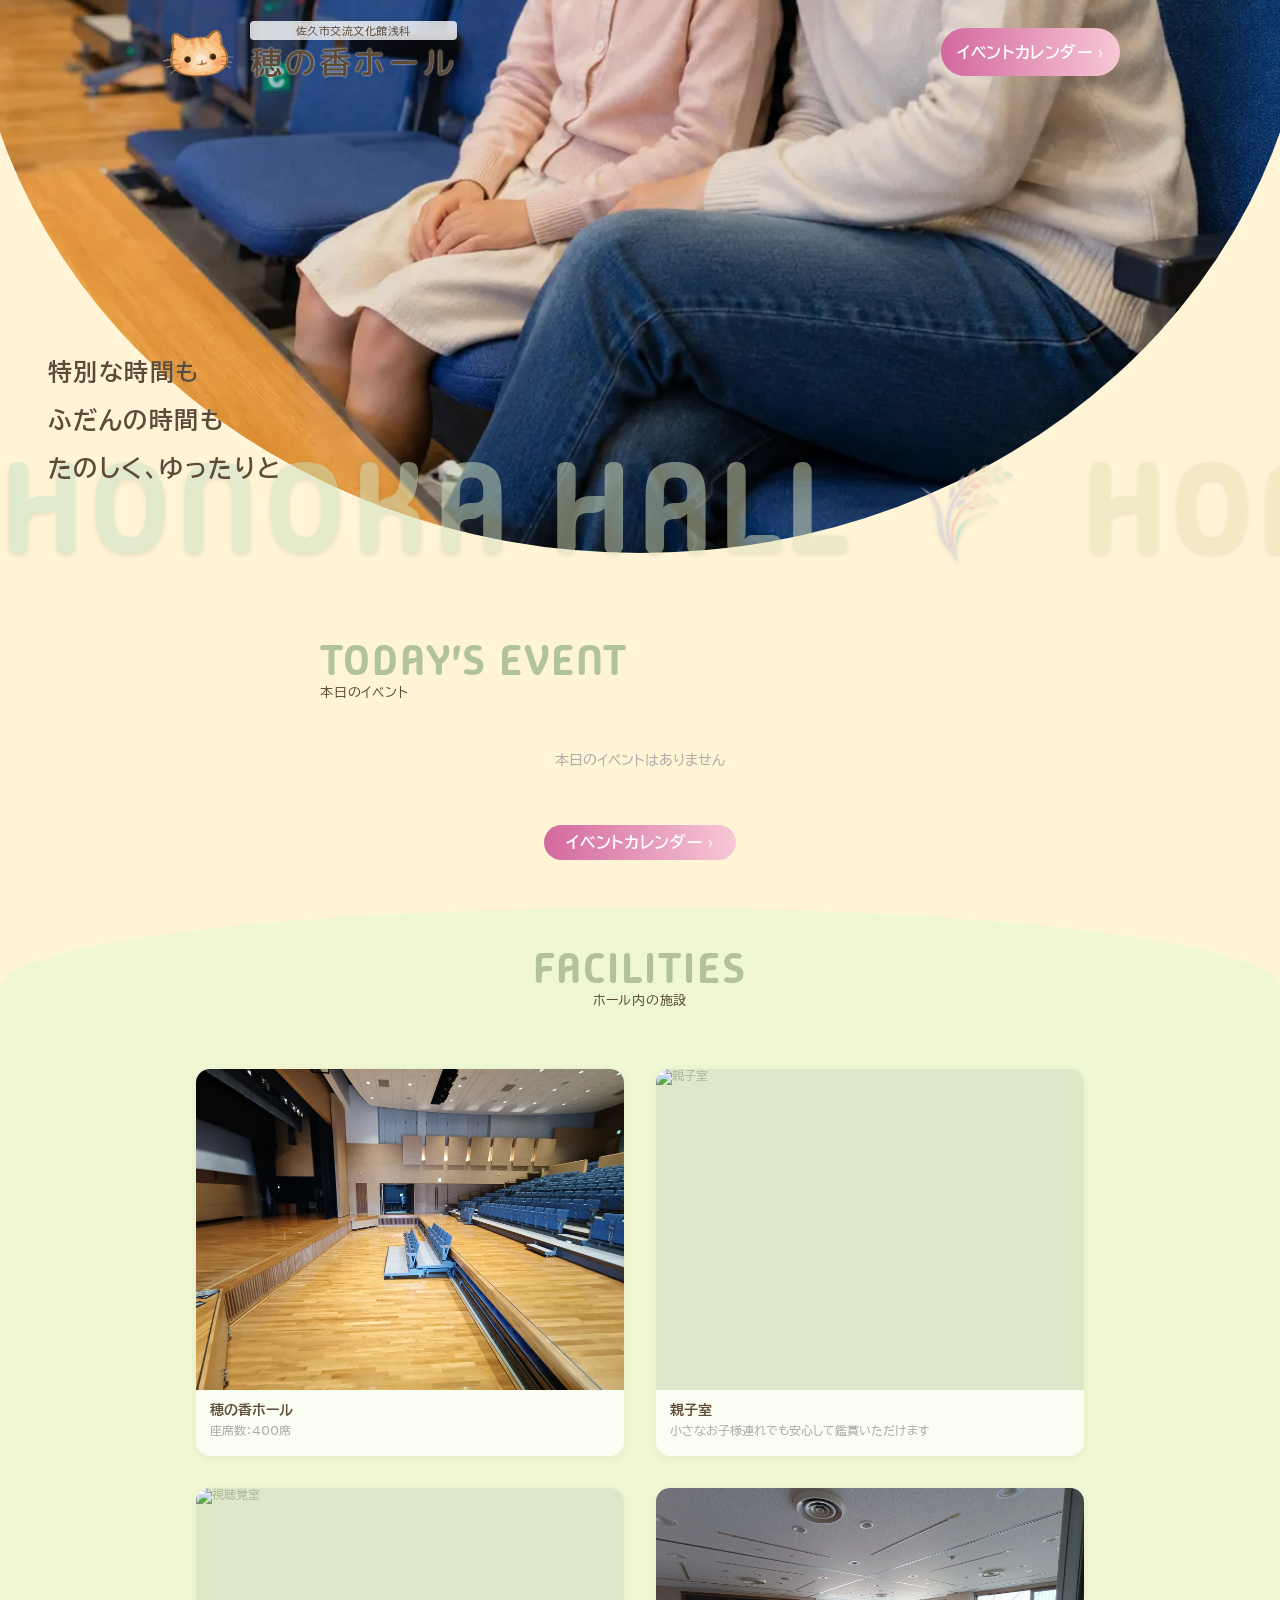
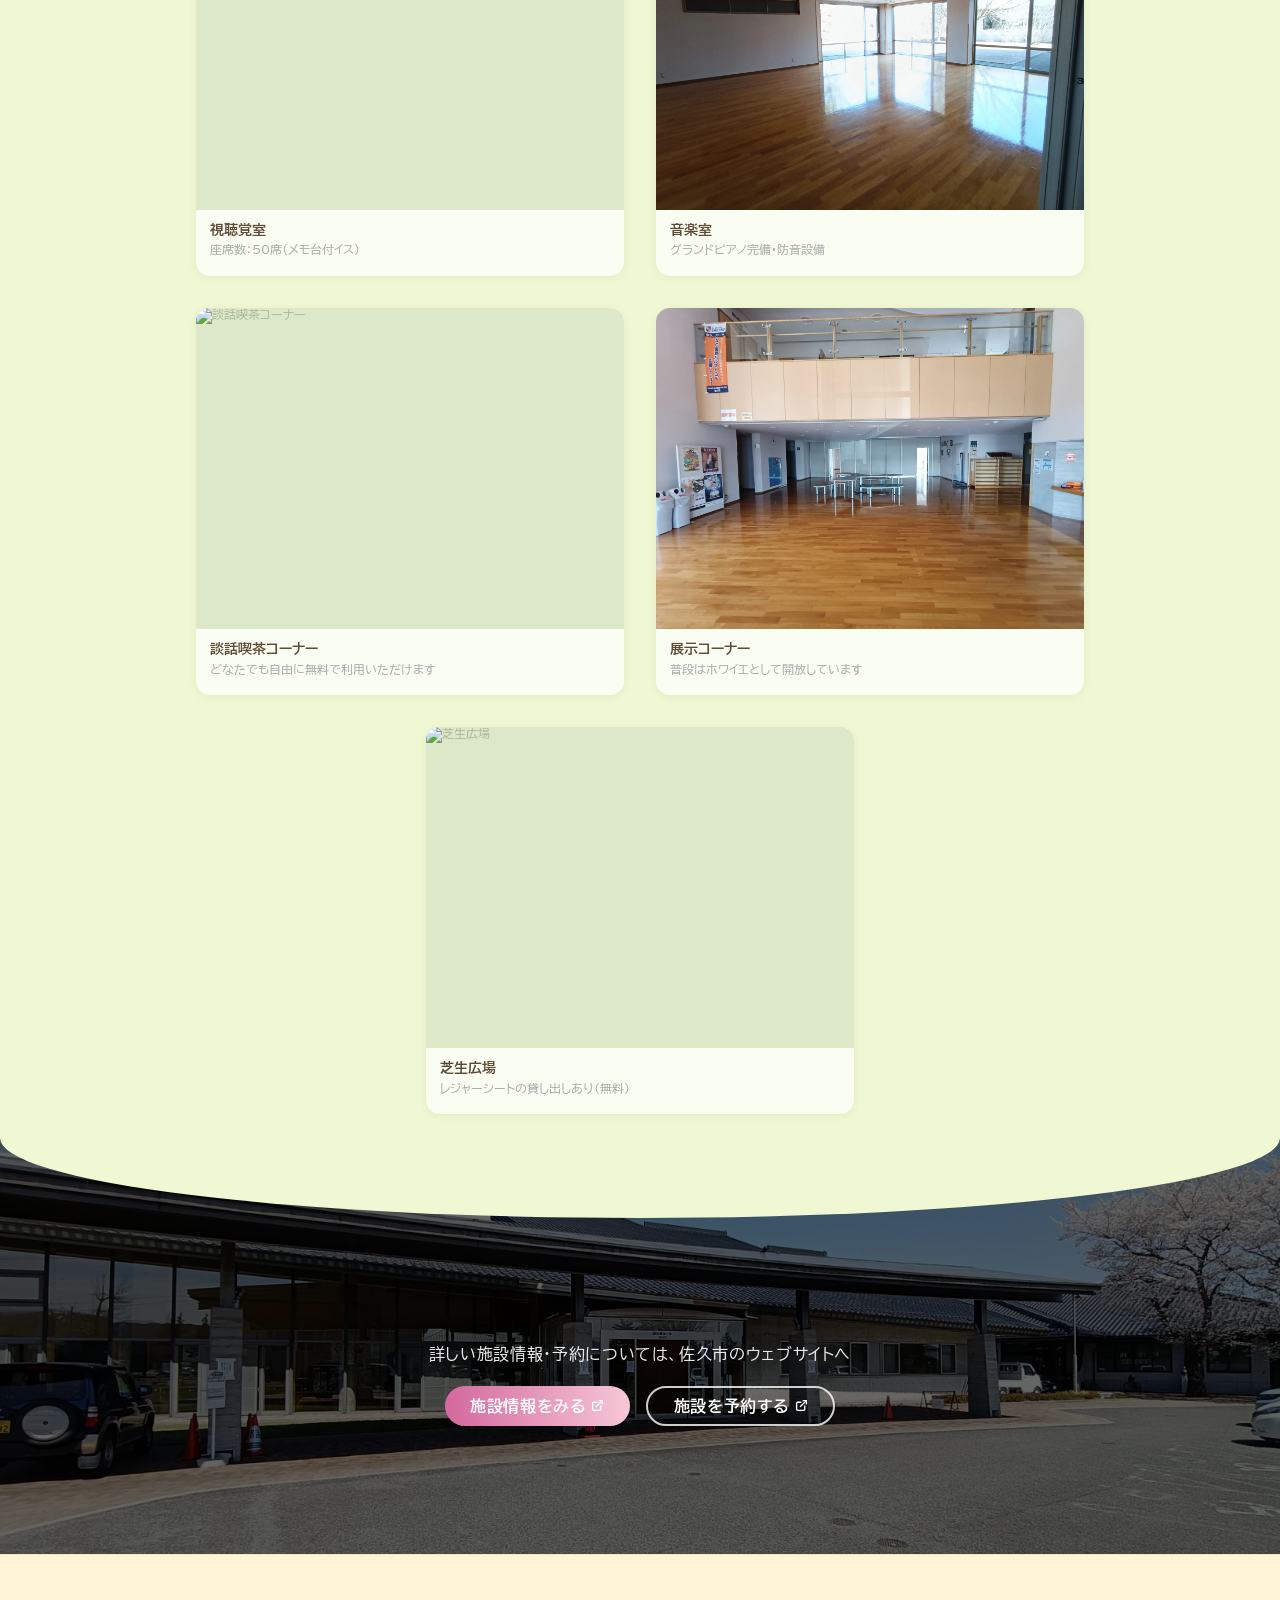
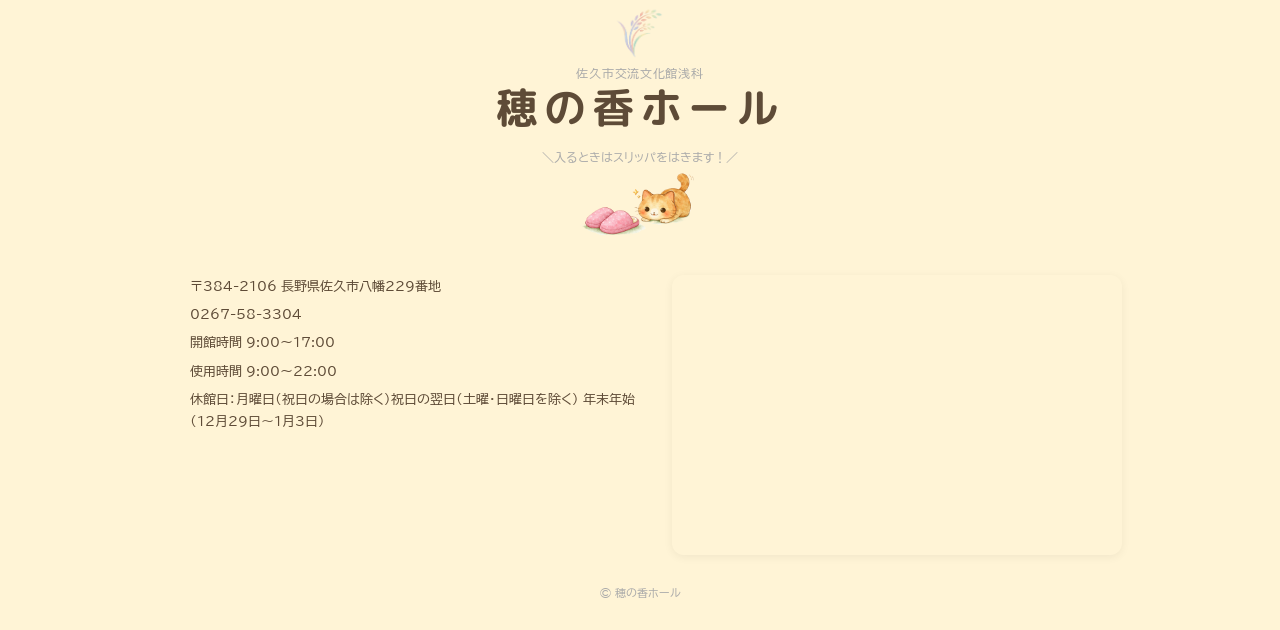
==== index.html @ c8e84736 "Update index.html" ====
<!doctype html>
<html lang="ja">
  <head>
    <meta charset="UTF-8" />
    <meta name="viewport" content="width=device-width, initial-scale=1.0" />
    <title>穂の香ホール</title>
    <link rel="preconnect" href="https://fonts.googleapis.com" />
    <link rel="preconnect" href="https://fonts.gstatic.com" crossorigin />
    <link
      href="https://fonts.googleapis.com/css2?family=BIZ+UDPGothic:wght@400;700&family=M+PLUS+Rounded+1c:wght@400;500;700&family=Madimi+One&display=swap"
      rel="stylesheet"
    />
    <link rel="stylesheet" href="shared.css" />
    <link rel="stylesheet" href="index.css" />
    <link
      rel="stylesheet"
      href="https://cdn.jsdelivr.net/npm/swiper@11/swiper-bundle.min.css"
    />
  </head>
  <body>
    <!-- デモ用バナー（本番では非表示にする） -->
    <div class="demo-banner" id="demoBanner">
      🛠 デモ表示中（サンプルデータ）｜ 本番では
      <code>CONFIG.SHEET_CSV_URL</code> にスプレッドシートのCSV
      URLを設定してください
    </div>

    <header id="siteHeader"></header>

    <!-- ヒーローセクション -->
    <section class="hero">
      <div class="hero-deco">
        <span
          >HONOKA HALL<img
            src="images/honoka-icon.png"
            alt=""
            class="hero-deco-icon"
        /></span>
        <span
          >HONOKA HALL<img
            src="images/honoka-icon.png"
            alt=""
            class="hero-deco-icon"
        /></span>
        <span
          >HONOKA HALL<img
            src="images/honoka-icon.png"
            alt=""
            class="hero-deco-icon"
        /></span>
        <span
          >HONOKA HALL<img
            src="images/honoka-icon.png"
            alt=""
            class="hero-deco-icon"
        /></span>
      </div>
      <div class="hero-img-wrap">
        <!-- DEBUG: Swiper外して img 1枚で試す -->
        <img src="images/hero.webp" alt="" style="width:100%;height:100%;object-fit:cover;display:block;" />
      </div>
      <p class="hero-copy">
        特別な時間も<br />ふだんの時間も<br />たのしく、ゆったりと
      </p>
    </section>

    <!-- TODAY'S EVENT -->
    <section class="today-section">
      <div class="today-inner">
        <p class="today-title-en">TODAY'S EVENT</p>
        <p class="today-title-ja">本日のイベント</p>
        <div class="today-list" id="todayList"></div>
        <div class="today-no-events" id="todayNoEvents" style="display: none">
          <p>本日のイベントはありません</p>
        </div>
        <a class="today-cal-btn" href="calendar.html"
          >イベントカレンダー &rsaquo;</a
        >
      </div>
    </section>

    <!-- FACILITIES -->
    <section class="facilities-section">
      <div class="facilities-green">
        <div class="facilities-head">
          <p class="facilities-title-en">FACILITIES</p>
          <p class="facilities-title-ja">ホール内の施設</p>
        </div>
        <div class="facilities-scroll">
          <div class="facility-card">
            <div class="facility-img">
              <img src="images/facility-hall.webp" alt="穂の香ホール" />
            </div>
            <div class="facility-body">
              <p class="facility-name">穂の香ホール</p>
              <p class="facility-desc">座席数：400席</p>
            </div>
          </div>
          <div class="facility-card">
            <div class="facility-img">
              <img src="images/facility-oyako.webp" alt="親子室" />
            </div>
            <div class="facility-body">
              <p class="facility-name">親子室</p>
              <p class="facility-desc">
                小さなお子様連れでも安心して鑑賞いただけます
              </p>
            </div>
          </div>
          <div class="facility-card">
            <div class="facility-img">
              <img src="images/facility-av.webp" alt="視聴覚室" />
            </div>
            <div class="facility-body">
              <p class="facility-name">視聴覚室</p>
              <p class="facility-desc">座席数：50席（メモ台付イス）</p>
            </div>
          </div>
          <div class="facility-card">
            <div class="facility-img">
              <img src="images/facility-music.webp" alt="音楽室" />
            </div>
            <div class="facility-body">
              <p class="facility-name">音楽室</p>
              <p class="facility-desc">グランドピアノ完備・防音設備</p>
            </div>
          </div>
          <div class="facility-card">
            <div class="facility-img">
              <img src="images/facility-lounge.webp" alt="談話喫茶コーナー" />
            </div>
            <div class="facility-body">
              <p class="facility-name">談話喫茶コーナー</p>
              <p class="facility-desc">
                どなたでも自由に無料で利用いただけます
              </p>
            </div>
          </div>
          <div class="facility-card">
            <div class="facility-img">
              <img src="images/facility-gallery.webp" alt="展示コーナー" />
            </div>
            <div class="facility-body">
              <p class="facility-name">展示コーナー</p>
              <p class="facility-desc">普段はホワイエとして開放しています</p>
            </div>
          </div>
          <div class="facility-card">
            <div class="facility-img">
              <img src="images/facility-lawn.webp" alt="芝生広場" />
            </div>
            <div class="facility-body">
              <p class="facility-name">芝生広場</p>
              <p class="facility-desc">レジャーシートの貸し出しあり（無料）</p>
            </div>
          </div>
          <!-- <div class="facility-card">
      <div class="facility-img">写真</div>
      <div class="facility-body">
        <p class="facility-name">和室</p>
        <p class="facility-desc">畳敷き・茶道・文化活動に</p>
      </div>
    </div> -->
        </div>
      </div>
      <!-- /facilities-green -->
      <div class="facilities-cta">
        <p class="facilities-cta-text">
          詳しい施設情報・予約については、佐久市のウェブサイトへ
        </p>
        <div class="facilities-cta-btns">
          <a
            class="facilities-cta-btn"
            href="https://www.city.saku.nagano.jp/bunka/sakubun/koryubunka.html"
            target="_blank"
            rel="noopener"
            >施設情報をみる
            <svg
              width="13"
              height="13"
              viewBox="0 0 24 24"
              fill="none"
              stroke="currentColor"
              stroke-width="2.5"
              stroke-linecap="round"
              stroke-linejoin="round"
              aria-hidden="true"
              style="flex-shrink: 0"
            >
              <path
                d="M18 13v6a2 2 0 0 1-2 2H5a2 2 0 0 1-2-2V8a2 2 0 0 1 2-2h6"
              />
              <polyline points="15 3 21 3 21 9" />
              <line x1="10" y1="14" x2="21" y2="3" /></svg
          ></a>
          <a
            class="facilities-cta-btn outline"
            href="https://v2.spm-cloud.com/user/saku/"
            target="_blank"
            rel="noopener"
            >施設を予約する
            <svg
              width="13"
              height="13"
              viewBox="0 0 24 24"
              fill="none"
              stroke="currentColor"
              stroke-width="2.5"
              stroke-linecap="round"
              stroke-linejoin="round"
              aria-hidden="true"
              style="flex-shrink: 0"
            >
              <path
                d="M18 13v6a2 2 0 0 1-2 2H5a2 2 0 0 1-2-2V8a2 2 0 0 1 2-2h6"
              />
              <polyline points="15 3 21 3 21 9" />
              <line x1="10" y1="14" x2="21" y2="3" /></svg
          ></a>
        </div>
      </div>
    </section>

    <!-- フッター -->
    <footer class="site-footer" id="siteFooter"></footer>

    <script src="https://cdn.jsdelivr.net/npm/swiper@11/swiper-bundle.min.js"></script>
    <script>
      const heroSwiper = new Swiper(".hero-circle-swiper", {
        effect: "fade",
        fadeEffect: { crossFade: true },
        loop: true,
        speed: 1400,
        autoplay: { delay: 5000, disableOnInteraction: false },
      });
    </script>
    <script src="shared.js"></script>
    <script>
      initHeader();
      initFooter();
      initModal();
      document.title = `穂の香ホール`;
      if (CONFIG.SHEET_CSV_URL)
        document.getElementById("demoBanner").classList.add("hidden");
      loadFromSheet(renderToday);

      const now = new Date();

      // ---- 今日のイベント描画 ----
      function renderToday() {
        const todayEvs = getEventsForDay(
          now.getFullYear(),
          now.getMonth(),
          now.getDate(),
        );
        const list = document.getElementById("todayList");
        const noEvs = document.getElementById("todayNoEvents");

        if (todayEvs.length === 0) {
          noEvs.style.display = "";
          return;
        }

        todayEvs.forEach((ev) => {
          const idx = events.indexOf(ev);
          const card = document.createElement("div");
          card.className = "today-card";
          card.innerHTML = `
      <div class="today-date">
        <span class="today-date-month">${now.getMonth() + 1}月</span>
        <span class="today-date-day">${now.getDate()}</span>
        <span class="today-date-dow">${DAYS_JA[now.getDay()]}</span>
      </div>
      <div class="today-event-info">
        <span class="today-badge cat-${ev.cat}">${CONFIG.CATEGORIES[ev.cat]}</span>
        <p class="today-event-name">${ev.name}</p>
        <div class="today-event-meta">
          ${ev.time ? `<span>🕐 ${ev.time}</span>` : ""}
          ${ev.place ? `<span>📍 ${ev.place}</span>` : ""}
        </div>
      </div>
      <button class="today-arrow">&#8250;</button>
    `;
          card.addEventListener("click", () => openModal(idx));
          list.appendChild(card);
        });
      }

      // ---- ヒーロークリックでスライダー＆マーキー 一時停止 ----
      const heroDeco = document.querySelector(".hero-deco");
      const heroSection = document.querySelector(".hero");
      let heroPaused = false;
      if (heroSection) {
        heroSection.addEventListener("click", () => {
          heroPaused = !heroPaused;
          if (heroDeco)
            heroDeco.style.animationPlayState = heroPaused
              ? "paused"
              : "running";
          if (heroPaused) {
            heroSwiper.autoplay.stop();
          } else {
            heroSwiper.autoplay.start();
          }
        });
      }
    </script>
  </body>
</html>
---- shared.css ----
/* ============================================================
   shared.css — ヘッダー・フッター・モーダル共通スタイル
   ============================================================ */

html {
  overflow-x: hidden;
}

:root {
  --bg: #fff4d6;
  --bg-alt: #f6e27a;
  --bg-header: #feffea;
  --bg-accent: #cdd866;
  --surface: #ffffff;
  --primary: #5e4b37;
  --text: #5e4b37;
  --muted: #aaa;
  --border: #e8e0c8;
  --sun: #e05555;
  --sat: #5588cc;
  --shadow-sm: 0 2px 10px rgba(0, 0, 0, 0.06);
  --shadow-md: 0 8px 32px rgba(0, 0, 0, 0.1);
  --shadow-lg: 0 20px 60px rgba(0, 0, 0, 0.18);
  --radius: 16px;
  --cat0: #e8836e;
  --cat1: #82b84a;
  --cat2: #6aabe0;
  --cat3: #c98ad0;
}

*,
*::before,
*::after {
  box-sizing: border-box;
  margin: 0;
  padding: 0;
}

body {
  font-family: "BIZ UDPGothic", "M PLUS Rounded 1c", sans-serif;
  color: var(--text);
  min-height: 100vh;
  padding-top: 64px;
}

/* ===== HEADER ===== */
header {
  background: transparent;
  backdrop-filter: none;
  -webkit-backdrop-filter: none;
  padding: 0.75rem 1.2rem;
  position: fixed;
  top: 0;
  left: 0;
  right: 0;
  z-index: 100;
  border-bottom: 1px solid transparent;
  transition:
    background 0.35s ease,
    backdrop-filter 0.35s ease,
    border-color 0.35s ease,
    box-shadow 0.35s ease;
}
header.scrolled {
  background: rgba(255, 254, 234, 0.55);
  backdrop-filter: blur(14px) saturate(160%);
  -webkit-backdrop-filter: blur(14px) saturate(160%);
  border-bottom: 1px solid rgba(255, 255, 255, 0.4);
  box-shadow: 0 2px 20px rgba(94, 75, 55, 0.1);
}
.header-inner {
  position: relative;
  display: flex;
  align-items: center;
  justify-content: space-between;
  max-width: 960px;
  margin: 0 auto;
  gap: 1rem;
}
.header-brand {
  display: flex;
  align-items: center;
  gap: 0.6rem;
  text-decoration: none;
}
.header-cat-icon {
  width: 80px;
  height: 80px;
  object-fit: contain;
  flex-shrink: 0;
}
.header-texts {
  display: flex;
  flex-direction: column;
}
.header-sub {
  font-size: 0.7rem;
  padding: 0.2rem 0.6rem;
  margin-bottom: 0.1rem;
  color: var(--text);
  letter-spacing: 0.04em;
  line-height: 1.2;
  background-color: rgba(255, 255, 255, 0.8);
  text-align: center;
  border-radius: 4px;
}
.header-name {
  font-family: "M PLUS Rounded 1c", sans-serif;
  font-weight: 500;
  font-size: clamp(1rem, 3vw, 2rem);
  color: var(--text);
  letter-spacing: 0.08em;
  line-height: 1.3;
  text-shadow: 0 0 2px #fff;
}
.header-btn {
  display: inline-flex;
  align-items: center;
  gap: 0.3rem;
  background: linear-gradient(to right, #d3689e, #f7c8d6);
  color: #fff;
  font-size: 1rem;
  font-weight: 700;
  padding: 1rem 1rem;
  border-radius: 999px;
  text-decoration: none;
  letter-spacing: 0.04em;
  white-space: nowrap;
  transition:
    background 0.2s,
    transform 0.15s;
  flex-shrink: 0;
}
.header-btn:hover {
  filter: brightness(0.92);
  transform: translateY(-1px);
}
.header-btn-mobile {
  display: none;
}

/* ===== MODAL ===== */
.modal-overlay {
  position: fixed;
  inset: 0;
  background: rgba(20, 30, 50, 0.55);
  backdrop-filter: blur(3px);
  display: flex;
  align-items: center;
  justify-content: center;
  z-index: 200;
  padding: 1rem;
  opacity: 0;
  pointer-events: none;
  transition: opacity 0.25s;
}
.modal-overlay.open {
  opacity: 1;
  pointer-events: all;
}
.modal {
  background: linear-gradient(to bottom, #fcffd9, #feffea);
  border-radius: var(--radius);
  max-width: 520px;
  width: 100%;
  max-height: 90vh;
  overflow-y: auto;
  box-shadow: var(--shadow-lg);
  transform: translateY(24px) scale(0.98);
  transition: transform 0.3s cubic-bezier(0.34, 1.4, 0.64, 1);
  scrollbar-width: thin;
}
.modal-overlay.open .modal {
  transform: translateY(0) scale(1);
}
.modal-header {
  position: sticky;
  top: 0;
  display: flex;
  justify-content: flex-end;
  padding: 0.75rem 0.75rem 0;
  z-index: 10;
}
.modal-close {
  background: rgba(255, 255, 255, 0.95);
  border: none;
  width: 34px;
  height: 34px;
  border-radius: 50%;
  cursor: pointer;
  font-size: 1rem;
  display: flex;
  align-items: center;
  justify-content: center;
  box-shadow: 0 2px 10px rgba(0, 0, 0, 0.15);
  transition: background 0.15s;
}
.modal-close:hover {
  background: #f0f0f0;
}
.modal-flyer-wrap {
  margin: 0 1.2rem;
  border-radius: 10px;
  overflow: hidden;
  background: #f0efe9;
  max-height: 320px;
  display: flex;
  align-items: center;
  justify-content: center;
}
.modal-flyer {
  width: 100%;
  max-height: 320px;
  object-fit: contain;
  display: block;
}
.modal-flyer-placeholder {
  height: 180px;
  display: flex;
  flex-direction: column;
  align-items: center;
  justify-content: center;
  gap: 0.5rem;
  color: var(--muted);
  font-size: 0.85rem;
}
.modal-flyer-placeholder span {
  font-size: 2.5rem;
}
.modal-cat-badge {
  display: inline-block;
  font-size: 0.8rem;
  padding: 3px 10px;
  border-radius: 20px;
  color: #fff;
  margin: 1.2rem 1.4rem 0.5rem;
  background: linear-gradient(to bottom, #b3c399, #cdd866) !important;
}
.modal-title {
  font-family: "M PLUS Rounded 1c", sans-serif;
  font-size: 1.35rem;
  font-weight: 700;
  color: var(--primary);
  line-height: 1.5;
  padding: 0 1.4rem;
  margin-bottom: 1rem;
}
.modal-info-list {
  display: flex;
  flex-direction: column;
  gap: 0.5rem;
  padding: 0 1.4rem;
}
.modal-info-row {
  display: flex;
  align-items: flex-start;
  gap: 0.8rem;
  font-size: 0.88rem;
}
.modal-label {
  color: var(--muted);
  font-size: 0.78rem;
  min-width: 54px;
  padding-top: 1px;
}
.modal-value {
  line-height: 1.6;
}
.modal-divider {
  height: 1px;
  background: var(--border);
  margin: 1rem 1.4rem;
}
.modal-desc {
  padding: 0 1.4rem;
  font-size: 0.88rem;
  line-height: 1.9;
  color: #444;
  white-space: pre-wrap;
}
.modal-actions {
  padding: 1.4rem;
  display: flex;
  gap: 0.8rem;
  flex-wrap: wrap;
}

/* ===== BUTTON ===== */
.btn-primary {
  display: inline-flex;
  align-items: center;
  gap: 0.4rem;
  padding: 0.72rem 1.6rem;
  background: linear-gradient(to right, #d3689e, #f7c8d6);
  color: #fff;
  border-radius: 8px;
  text-decoration: none;
  font-size: 0.88rem;
  font-weight: 700;
  letter-spacing: 0.03em;
  transition:
    filter 0.2s,
    transform 0.15s;
}
.btn-primary:hover {
  filter: brightness(0.92);
  transform: translateY(-1px);
}

/* ===== FOOTER ===== */
.site-footer {
  background: var(--bg);
  padding: 3rem 1.5rem 2rem;
  margin-top: 0;
  border-top: 1px solid rgba(205, 216, 102, 0.4);
}
.footer-inner {
  max-width: 900px;
  margin: 0 auto;
}
.footer-top {
  display: flex;
  flex-direction: column;
  align-items: center;
  margin-bottom: 1.6rem;
}
.footer-brand {
  text-align: center;
  margin-bottom: 0.6rem;
  display: flex;
  flex-direction: column;
  align-items: center;
}
.footer-plant {
  width: 48px;
  height: auto;
  opacity: 0.85;
  margin-bottom: 0.5rem;
}
.footer-sub {
  font-size: 0.75rem;
  color: var(--muted);
  letter-spacing: 0.06em;
  margin-bottom: 0.3rem;
}
.footer-name {
  font-family: "M PLUS Rounded 1c", sans-serif;
  font-size: clamp(1.8rem, 6vw, 2.6rem);
  font-weight: 700;
  color: #5e4b37;
  letter-spacing: 0.15em;
  line-height: 1.2;
  margin-bottom: 0.5rem;
}
.footer-slippers-note {
  font-size: 0.78rem;
  color: var(--muted);
}
.footer-bottom {
  display: flex;
  flex-direction: column;
  gap: 1.2rem;
  width: 100%;
}
.footer-cat-wrap {
  display: flex;
  align-items: center;
  justify-content: center;
  gap: 1rem;
  width: 100%;
}
.footer-cat-line {
  flex: 1;
  height: 1px;
  background: #ba9e81;
}
.footer-cat-img {
  width: clamp(80px, 22vw, 130px);
  object-fit: contain;
  flex-shrink: 0;
}
.footer-info {
  display: flex;
  flex-direction: column;
  align-items: center;
  gap: 0.35rem;
  font-size: 0.83rem;
  color: #5e4b37;
  line-height: 1.7;
  text-align: center;
}
.footer-info a {
  color: #5e4b37;
  text-decoration: underline;
  text-underline-offset: 3px;
}
.footer-map {
  width: 100%;
  border-radius: 12px;
  overflow: hidden;
  box-shadow: var(--shadow-sm);
}
.footer-map iframe {
  display: block;
  width: 100%;
  height: 220px;
  border: none;
}
.footer-copy {
  text-align: center;
  margin-top: 2rem;
  font-size: 0.7rem;
  color: var(--muted);
}

/* ===== RESPONSIVE ===== */
@media (min-width: 768px) {
  .footer-brand {
    text-align: left;
  }
  .footer-bottom {
    flex-direction: row;
    align-items: flex-start;
    gap: 2rem;
  }
  .footer-info {
    flex: 0 0 50%;
    align-items: flex-start;
    text-align: left;
  }
  .footer-map {
    flex: 0 0 50%;
  }
  .footer-map iframe {
    height: 280px;
  }
}

@media (max-width: 959px) {
  .hero-copy {
    font-size: 1rem !important;
    top: 10vw;
    text-align: center;
    left: 50%;
    transform: translate(-50%);
  }
  .hero-img-wrap {
    width: 104vw !important;
    top: -40vw !important;
  }
}
@media (max-width: 640px) {
  .hero {
    min-height: 80vh;
    max-height: none !important;
  }
  .hero-img-wrap {
    height: 88vw;
  }
  .hero-copy {
    position: absolute !important;
    top: 50vw;
    max-width: 90% !important;
  }
  .modal {
    max-height: 95vh;
  }
  .header-cat-icon {
    width: 10vw;
    height: 10vw;
  }
  .header-btn {
    padding: 0.75rem 0.75rem;
    flex-direction: column;
    gap: 0.1rem;
  }
  .header-btn-text {
    display: none;
  }
  .header-btn-mobile {
    display: flex;
    flex-direction: column;
    align-items: center;
    gap: 0.2rem;
  }
  .header-btn-mobile i {
    font-size: 1.15rem;
  }
  .header-btn-mobile-label {
    font-size: 0.6rem;
    font-weight: 700;
    letter-spacing: 0.06em;
  }
}
---- index.css ----
/* ============================================================
   index.css — index.html 専用スタイル
   ============================================================ */

body {
  background: var(--bg);
}

/* ===== TODAY'S EVENT ===== */
.today-section {
  background: var(--bg);
  padding: 4rem 1.5rem 3rem;
}
.today-inner {
  max-width: 640px;
  margin: 0 auto;
  display: flex;
  flex-direction: column;
  align-items: center;
}
.today-title-en,
.today-title-ja,
.today-list,
.today-no-events {
  width: 100%;
}
.today-title-en {
  font-family: "Madimi One", sans-serif;
  font-size: clamp(1.8rem, 7vw, 2.6rem);
  color: #b3c399;
  letter-spacing: 0.05em;
  line-height: 1;
}
.today-title-ja {
  font-size: 0.82rem;
  color: var(--text);
  margin-top: 0.2rem;
  margin-bottom: 1.4rem;
  letter-spacing: 0.06em;
}
.today-list {
  display: flex;
  flex-direction: column;
  gap: 0.8rem;
}
.today-card {
  background: rgba(255, 255, 255, 0.6);
  border-radius: 12px;
  box-shadow: var(--shadow-sm);
  display: flex;
  align-items: center;
  gap: 1rem;
  padding: 0.9rem 1rem 0.9rem 1.2rem;
  cursor: pointer;
  transition:
    box-shadow 0.2s,
    transform 0.15s;
}
.today-card:hover {
  box-shadow: var(--shadow-md);
  transform: translateY(-1px);
}
.today-date {
  display: flex;
  flex-direction: column;
  align-items: center;
  justify-content: center;
  flex-shrink: 0;
  min-width: 52px;
  align-self: stretch;
  line-height: 1.1;
  padding: 0 0.7rem;
  background: linear-gradient(to bottom, #fcffd7, #feffea);
  border-radius: 12px 0 0 12px;
  margin: -0.9rem 0 -0.9rem -1.2rem;
}
.today-date-month {
  font-size: 0.7rem;
  color: var(--muted);
}
.today-date-day {
  font-size: 1.8rem;
  font-weight: 700;
  color: var(--text);
  line-height: 1;
}
.today-date-dow {
  font-size: 0.7rem;
  color: var(--muted);
}
.today-event-info {
  flex: 1;
  display: flex;
  flex-direction: column;
  gap: 0.25rem;
  min-width: 0;
}
.today-badge {
  display: inline-block;
  font-size: 0.65rem;
  font-weight: 700;
  padding: 2px 8px;
  border-radius: 999px;
  color: #fff;
  align-self: flex-start;
  background: linear-gradient(to bottom, #b3c399, #cdd866) !important;
}
.today-event-name {
  font-size: 0.95rem;
  font-weight: 700;
  color: var(--text);
  white-space: nowrap;
  overflow: hidden;
  text-overflow: ellipsis;
}
.today-event-meta {
  display: flex;
  gap: 0.8rem;
  font-size: 0.72rem;
  color: var(--muted);
  flex-wrap: wrap;
}
.today-arrow {
  flex-shrink: 0;
  width: 32px;
  height: 32px;
  border-radius: 50%;
  border: none;
  background: linear-gradient(to right, #d3689e, #f7c8d6);
  color: #fff;
  font-size: 1rem;
  display: flex;
  align-items: center;
  justify-content: center;
  cursor: pointer;
}
.today-no-events {
  text-align: center;
  padding: 2rem 0;
  color: var(--muted);
  font-size: 0.88rem;
}
.today-cal-btn {
  display: inline-flex;
  align-items: center;
  gap: 0.3rem;
  margin-top: 1.6rem;
  background: linear-gradient(to right, #d3689e, #f7c8d6);
  color: #fff;
  font-size: 1rem;
  font-weight: 700;
  padding: 0.6rem 1.4rem;
  border-radius: 999px;
  text-decoration: none;
  letter-spacing: 0.04em;
  transition:
    filter 0.2s,
    transform 0.15s;
}
.today-cal-btn:hover {
  filter: brightness(0.92);
  transform: translateY(-1px);
}

/* ===== HERO ===== */
.hero {
  position: relative;
  overflow: hidden;
  min-height: 62vw;
  max-height: 480px;
  display: flex;
  flex-direction: column;
  justify-content: flex-end;
  padding: 2rem 1.5rem calc(2rem + 52px);
  margin-top: -64px; /* body の padding-top 分だけ上に引き上げ、ヘッダー裏まで画像を広げる */
}
.hero-deco {
  position: absolute;
  bottom: 0.2rem;
  left: 0;
  z-index: 1;
  font-family: "Madimi One", sans-serif;
  font-size: clamp(3rem, 18vw, 8rem);
  font-weight: 400;
  background: linear-gradient(
    to right,
    #c2dfc2 0%,
    #f5e0ad 38%,
    #f2baa2 67%,
    #bac0dd 100%
  );
  -webkit-background-clip: text;
  -webkit-text-fill-color: transparent;
  background-clip: text;
  color: transparent;
  opacity: 0.5;
  filter: drop-shadow(0px 2px 2px rgba(94, 75, 55, 0.25));
  letter-spacing: 0.04em;
  pointer-events: auto;
  white-space: nowrap;
  user-select: none;
  line-height: 1;
  display: flex;
  width: max-content;
  animation: marquee 40s linear infinite;
  cursor: pointer;
}
.hero-deco span {
  display: inline-flex;
  align-items: center;
}
.hero-deco-icon {
  height: 0.9em;
  width: auto;
  margin: 0 0.5em;
  opacity: 1;
  -webkit-text-fill-color: initial;
}
@keyframes marquee {
  0% {
    transform: translateX(0);
  }
  100% {
    transform: translateX(-50%);
  }
}
.hero-img-wrap {
  position: absolute;
  top: -48vw;
  left: 50%;
  transform: translateX(-50%) translateZ(0);
  right: auto;
  width: 96vw;
  max-width: none;
  aspect-ratio: 1;
  border-radius: 50%;
  overflow: hidden;
  background: #e8dfd0;
  z-index: 0;
}

/* WebP非対応ブラウザ用フォールバック */
html.no-webp .hero-img-wrap {
  background: linear-gradient(135deg, #c2dfc2, #f5e0ad, #f2baa2);
}

/* ===== 円内スライダー ===== */
.hero-circle-swiper {
  width: 100%;
  height: 100%;
}
.hero-circle-swiper .swiper-slide {
  position: relative;
  overflow: hidden;
}
.hero-circle-swiper .slide-bg {
  position: absolute;
  top: 0;
  right: 0;
  bottom: 0;
  left: 0;
  width: 100%;
  height: 100%;
  object-fit: cover;
  object-position: 30% 30%;
}
.hero-circle-swiper .swiper-slide-active .slide-bg {
  animation: hero-kenburns 7s ease-out forwards;
}
@keyframes hero-kenburns {
  from {
    transform: scale(1.06);
  }
  to {
    transform: scale(1);
  }
}
.hero-copy {
  position: relative;
  font-size: clamp(1.1rem, 4.5vw, 1.6rem);
  font-weight: 700;
  color: var(--text);
  line-height: 2;
  letter-spacing: 0.06em;
  z-index: 1;
  max-width: 55%;
  text-shadow: 0 0 0.5px #fff;
}

@media (min-width: 640px) {
  .hero {
    min-height: 45vw;
    max-height: 45vw;
    padding: 3rem 3rem calc(2rem + 52px);
  }
  .hero-img-wrap {
    width: 105%;
    height: 180%;
    aspect-ratio: 1;
    top: -114%;
    left: 50%;
    transform: translateX(-50%) translateZ(0);
    right: auto;
    max-width: none;
  }
  .hero-copy {
    font-size: 1.5rem;
    max-width: 45%;
  }
}

/* ===== FACILITIES ===== */
.facilities-section {
  background: var(--bg);
  padding: 0;
  overflow: hidden;
}
.facilities-green {
  background: #eff8d2;
  padding: 2.5rem 0 2.5rem;
  border-radius: 50% 50% 50% 50% / 80px 80px 80px 80px;
  position: relative;
  z-index: 1;
}
.facilities-head {
  padding: 0 1.5rem 1.4rem;
  text-align: center;
}
.facilities-title-en {
  font-family: "Madimi One", sans-serif;
  font-size: clamp(1.8rem, 7vw, 2.6rem);
  color: #b3c399;
  letter-spacing: 0.05em;
  line-height: 1;
}
.facilities-title-ja {
  font-size: 0.82rem;
  color: var(--text);
  margin-top: 0.2rem;
  letter-spacing: 0.06em;
}
.facilities-scroll {
  display: flex;
  flex-wrap: wrap;
  gap: 2rem;
  justify-content: center;
  margin: 0 auto;
  padding: 2.5rem 1.5rem 4rem;
  max-width: 1000px;
}
.facilities-scroll::-webkit-scrollbar {
  display: none;
}
.facility-card {
  flex-shrink: 0;
  width: 45%;
  scroll-snap-align: start;
  background: rgba(255, 255, 255, 0.7);
  border-radius: 14px;
  overflow: hidden;
  box-shadow: var(--shadow-sm);
}
.facility-img {
  width: 100%;
  aspect-ratio: 4/3;
  background: #dde8c8;
  display: flex;
  align-items: center;
  justify-content: center;
  color: #aab89a;
  font-size: 0.78rem;
}
.facility-img img {
  width: 100%;
  height: 100%;
  object-fit: cover;
  display: block;
}
.facility-body {
  padding: 0.8rem 0.9rem 1rem;
}
.facility-name {
  font-size: 0.88rem;
  font-weight: 700;
  color: var(--text);
  margin-bottom: 0.3rem;
}
.facility-desc {
  font-size: 0.72rem;
  color: var(--muted);
  line-height: 1.6;
}
.facilities-cta {
  background: url("images/honoka-gaikan.webp") center/cover no-repeat;
  padding: 13rem 1.5rem 8rem;
  text-align: center;
  position: relative;
  margin-top: -80px;
  z-index: 0;
}
.facilities-cta::before {
  content: "";
  position: absolute;
  inset: 0;
  background: rgba(0, 0, 0, 0.6);
}
.facilities-cta-text,
.facilities-cta-btn {
  position: relative;
  z-index: 1;
}
.facilities-cta-text {
  font-size: 1rem;
  color: rgba(255, 255, 255, 0.9);
  margin-bottom: 1.5rem;
  letter-spacing: 0.04em;
}
.facilities-cta-btn {
  display: inline-flex;
  align-items: center;
  gap: 0.3rem;
  background: linear-gradient(to right, #d3689e, #f7c8d6);
  color: #fff;
  font-size: 1rem;
  font-weight: 700;
  padding: 0.6rem 1.6rem;
  border-radius: 999px;
  text-decoration: none;
  letter-spacing: 0.04em;
  transition:
    filter 0.2s,
    transform 0.15s;
}
.facilities-cta-btn:hover {
  filter: brightness(0.92);
  transform: translateY(-1px);
}
.facilities-cta-btn.outline {
  background: transparent;
  border: 2px solid rgba(255, 255, 255, 0.8);
  color: #fff;
}
.facilities-cta-btn.outline:hover {
  background: rgba(255, 255, 255, 0.12);
}
.facilities-cta-btns {
  display: flex;
  gap: 1rem;
  justify-content: center;
  flex-wrap: wrap;
}
@media (min-width: 960px) {
  .hero-img-wrap {
    height: 210%;
  }
}
@media (min-width: 641px) and (max-width: 959px) {
}
@media (max-width: 768px) {
  .facility-card {
    width: 100%;
  }
}

/* ===== DEMO BANNER ===== */
.demo-banner {
  background: linear-gradient(135deg, #ff9f43, #ee5a24);
  color: #fff;
  text-align: center;
  padding: 0.7rem 1rem;
  font-size: 0.82rem;
  font-weight: 500;
}
.demo-banner a {
  color: #ffe3b0;
}
.demo-banner.hidden {
  display: none;
}

/* ===== LOADING STATE ===== */
.loading-state {
  text-align: center;
  padding: 4rem 1rem;
  color: var(--muted);
}
.loading-spinner {
  width: 40px;
  height: 40px;
  border: 3px solid var(--border);
  border-top-color: var(--primary);
  border-radius: 50%;
  animation: spin 0.8s linear infinite;
  margin: 0 auto 1rem;
}
@keyframes spin {
  to {
    transform: rotate(360deg);
  }
}@media (max-width: 500px) {
  .hero-img-wrap {
    top: -36vw !important;
  }
  .hero-copy {
    top: 46vw;
  }
}
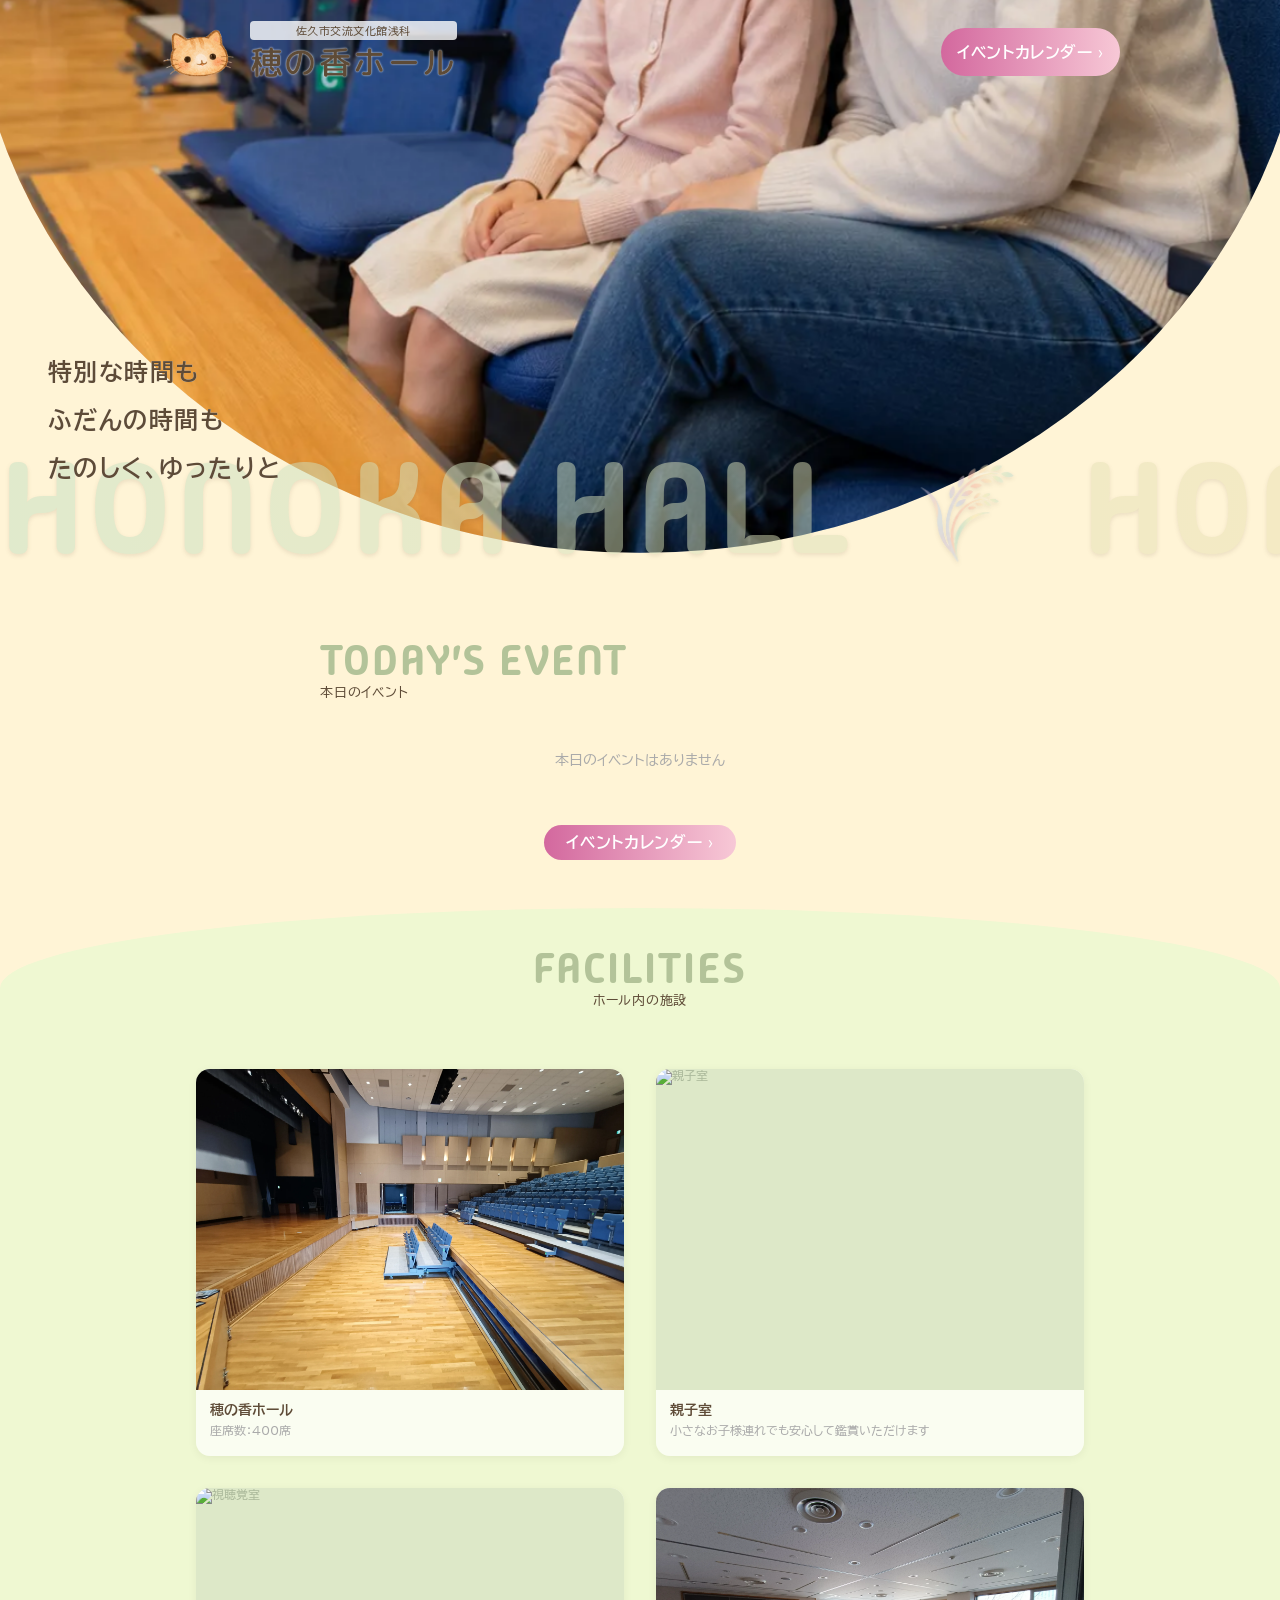
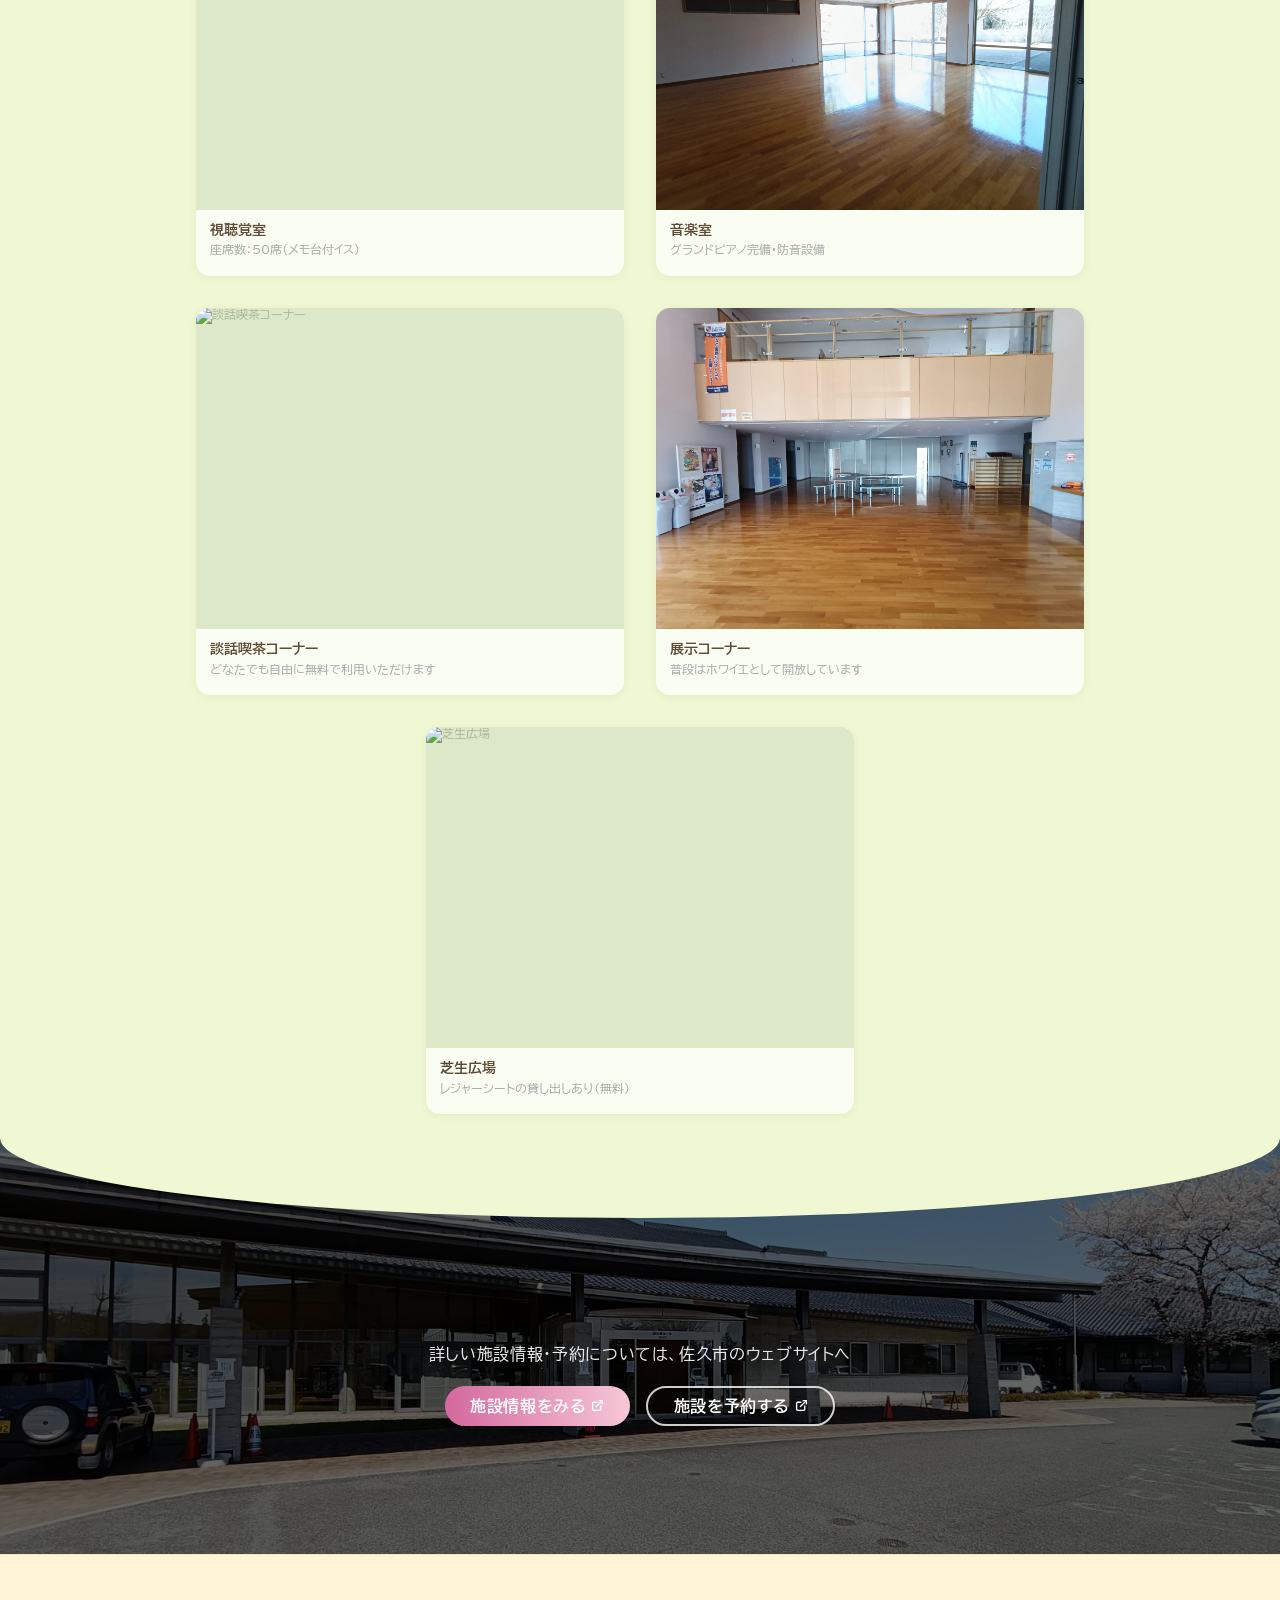
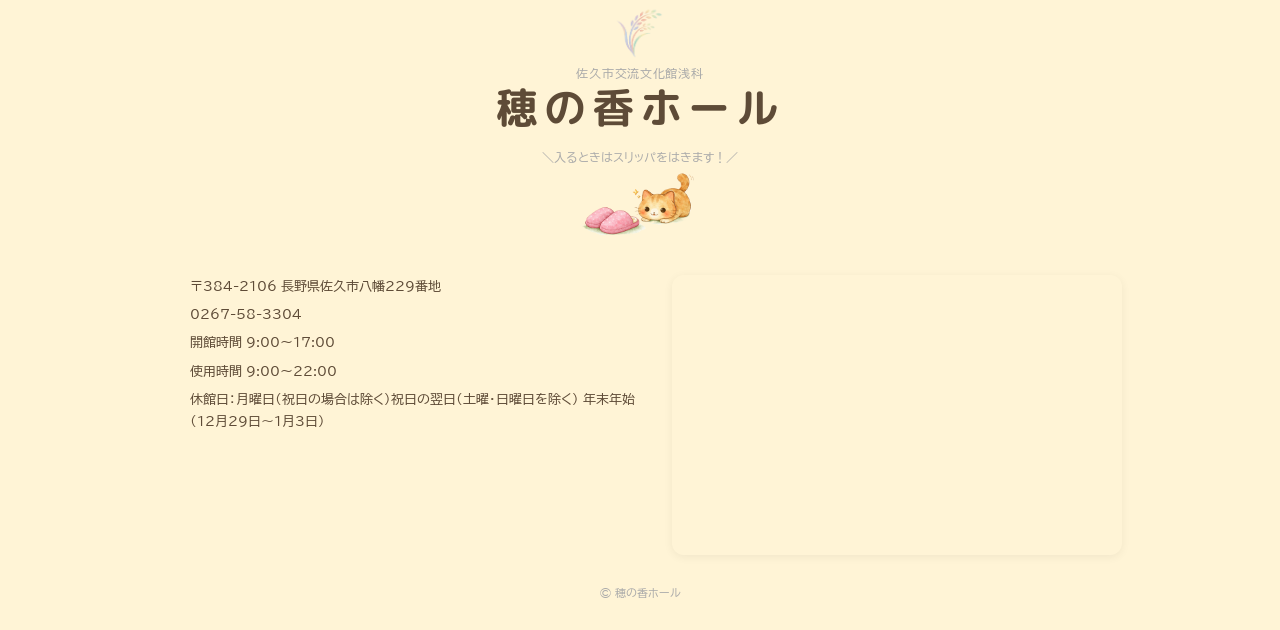
==== commit 3722158d: "Update index.html" ====
--- a/index.html
+++ b/index.html
@@ -56,8 +56,19 @@
         /></span>
       </div>
       <div class="hero-img-wrap">
-        <!-- DEBUG: Swiper外して img 1枚で試す -->
-        <img src="images/hero.webp" alt="" style="width:100%;height:100%;object-fit:cover;display:block;" />
+        <div class="swiper hero-circle-swiper">
+          <div class="swiper-wrapper">
+            <div class="swiper-slide">
+              <img class="slide-bg" src="images/hero.webp" alt="" />
+            </div>
+            <div class="swiper-slide">
+              <img class="slide-bg" src="images/hero2.webp" alt="" />
+            </div>
+            <div class="swiper-slide">
+              <img class="slide-bg" src="images/hero3.webp" alt="" />
+            </div>
+          </div>
+        </div>
       </div>
       <p class="hero-copy">
         特別な時間も<br />ふだんの時間も<br />たのしく、ゆったりと
@@ -227,10 +238,8 @@
     <script src="https://cdn.jsdelivr.net/npm/swiper@11/swiper-bundle.min.js"></script>
     <script>
       const heroSwiper = new Swiper(".hero-circle-swiper", {
-        effect: "fade",
-        fadeEffect: { crossFade: true },
         loop: true,
-        speed: 1400,
+        speed: 800,
         autoplay: { delay: 5000, disableOnInteraction: false },
       });
     </script>
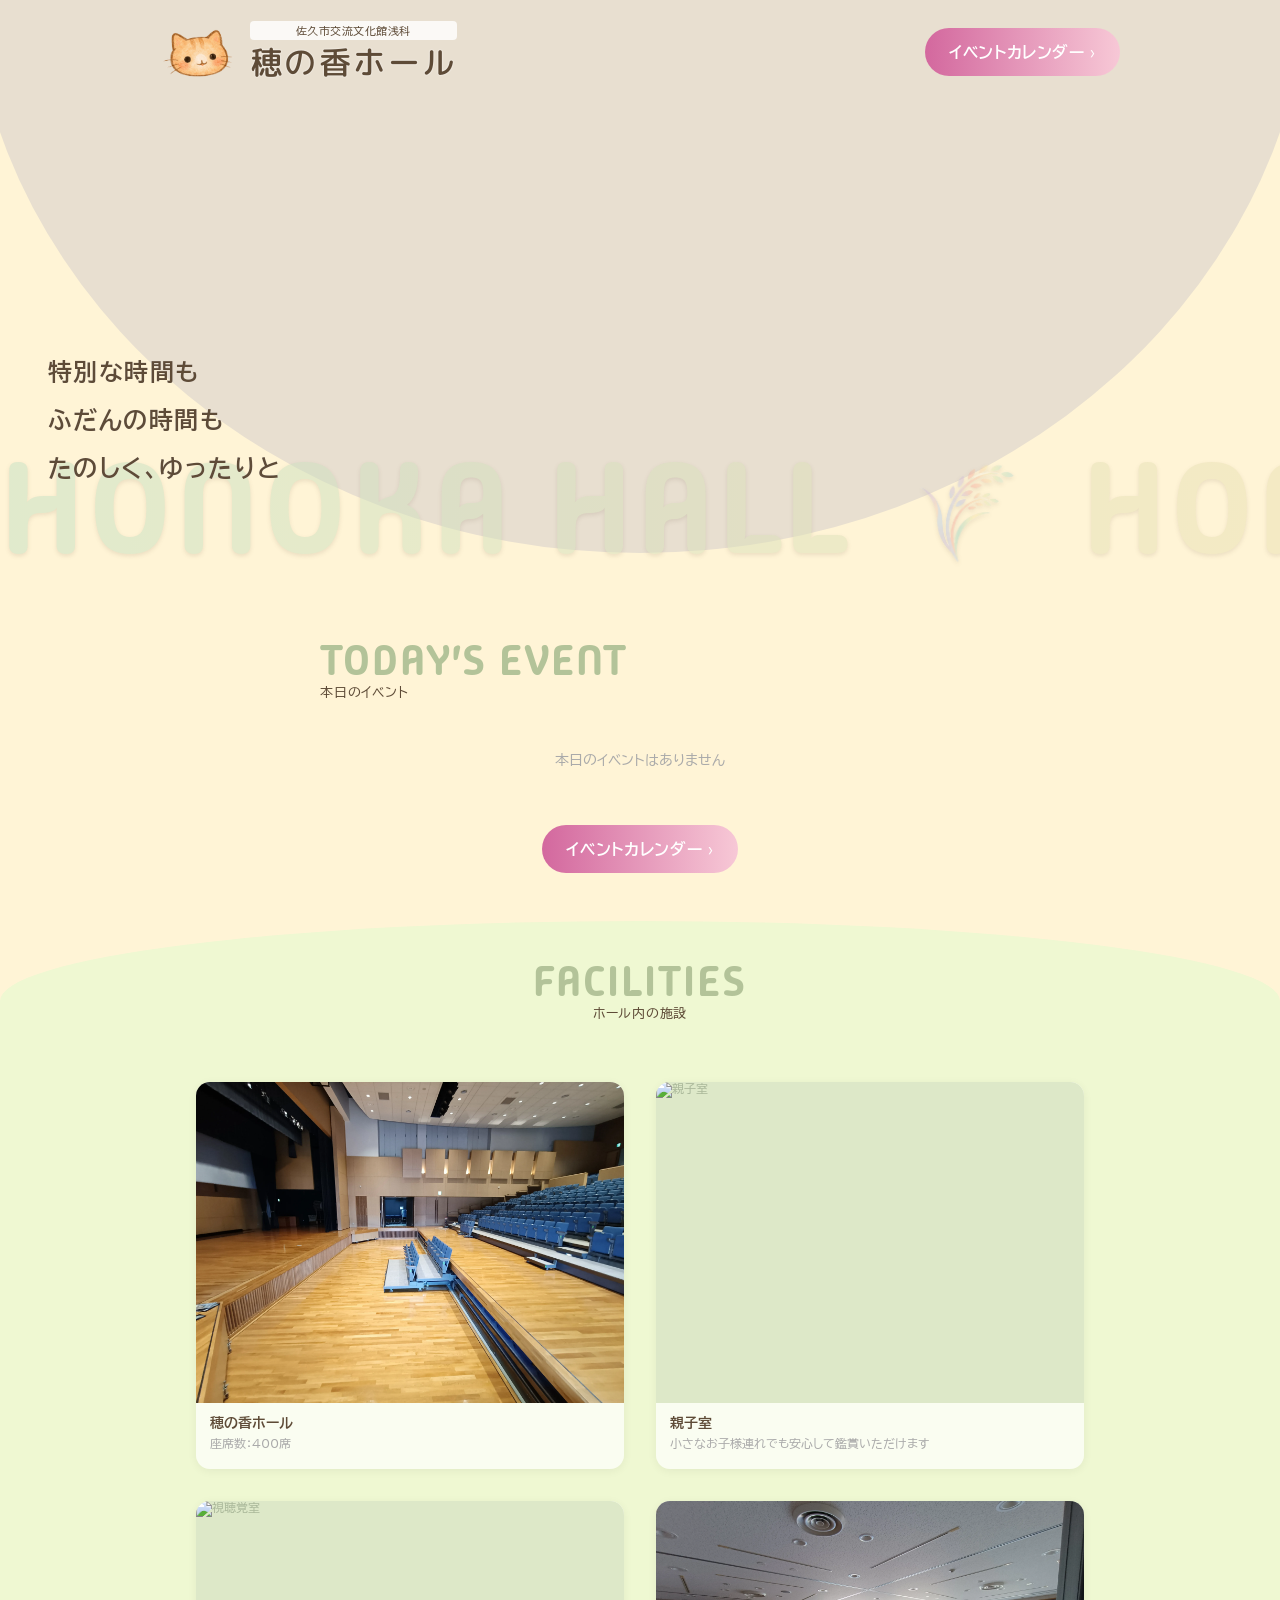
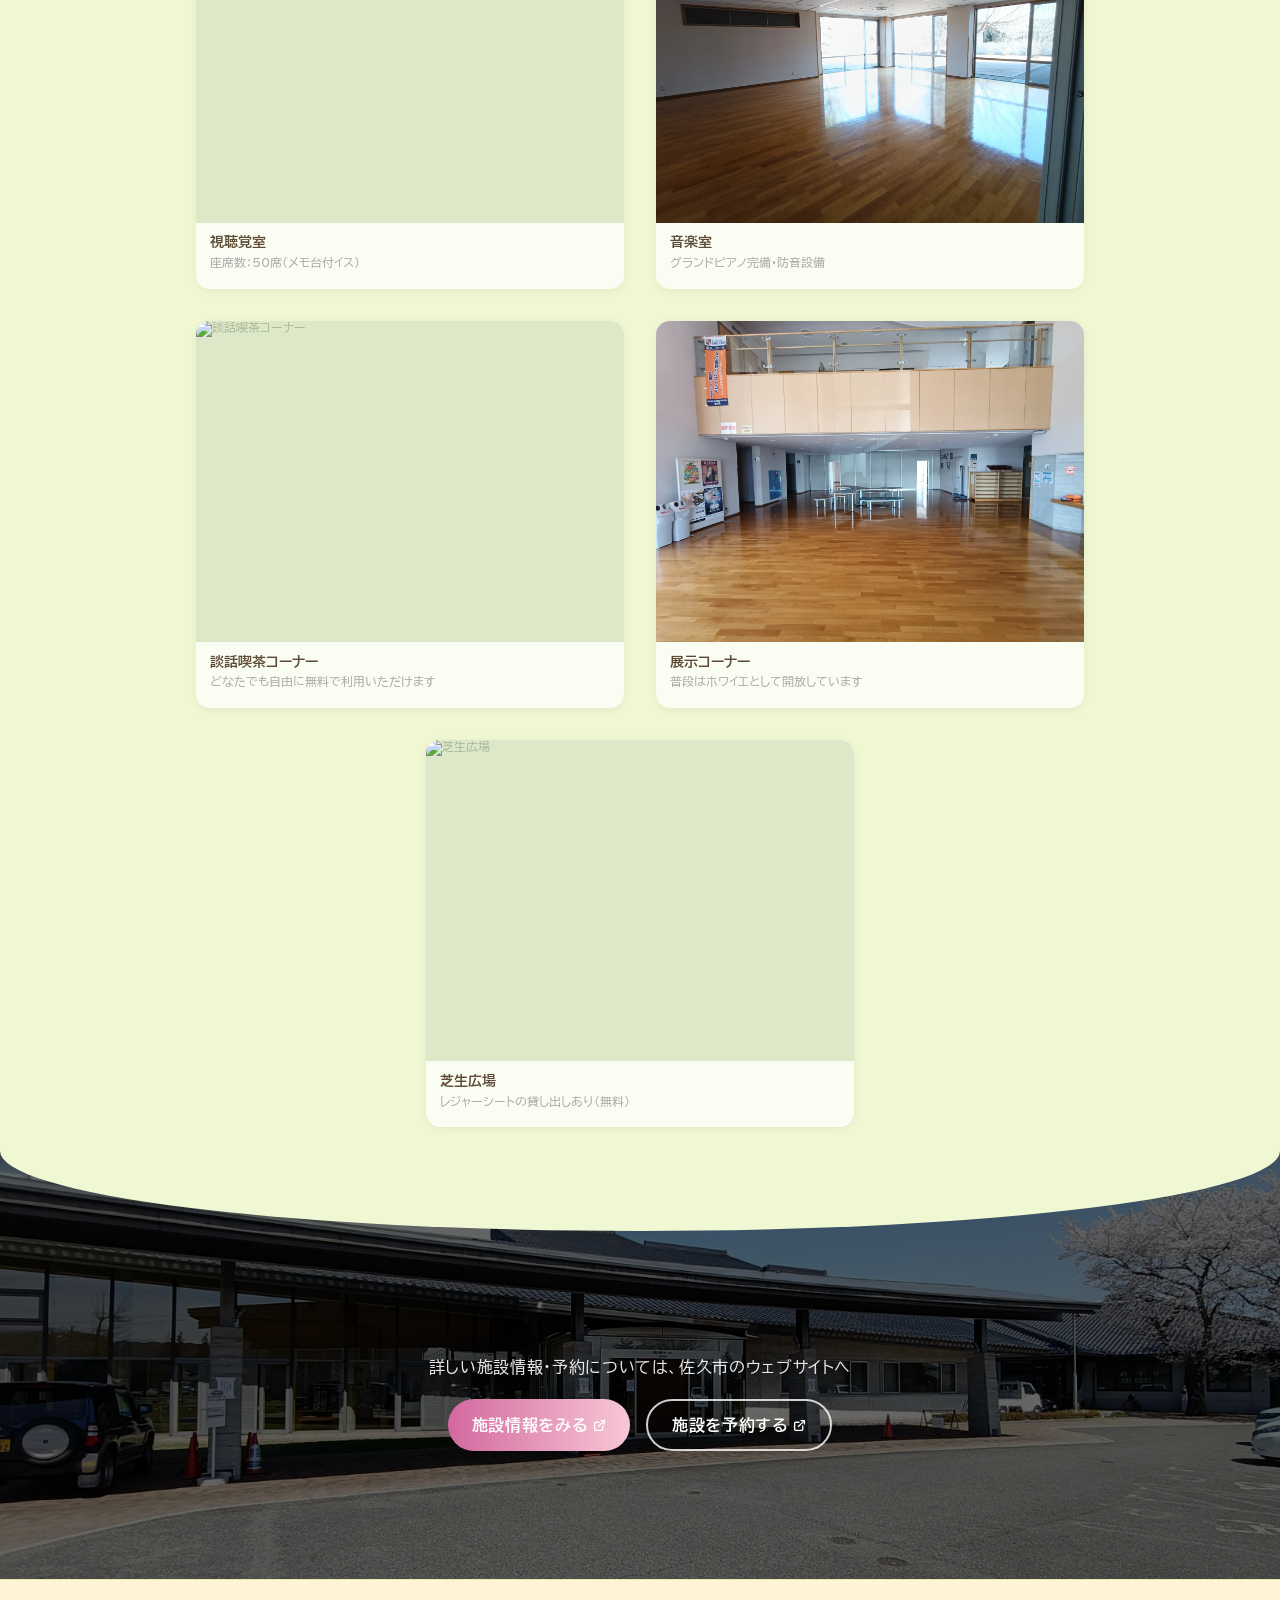
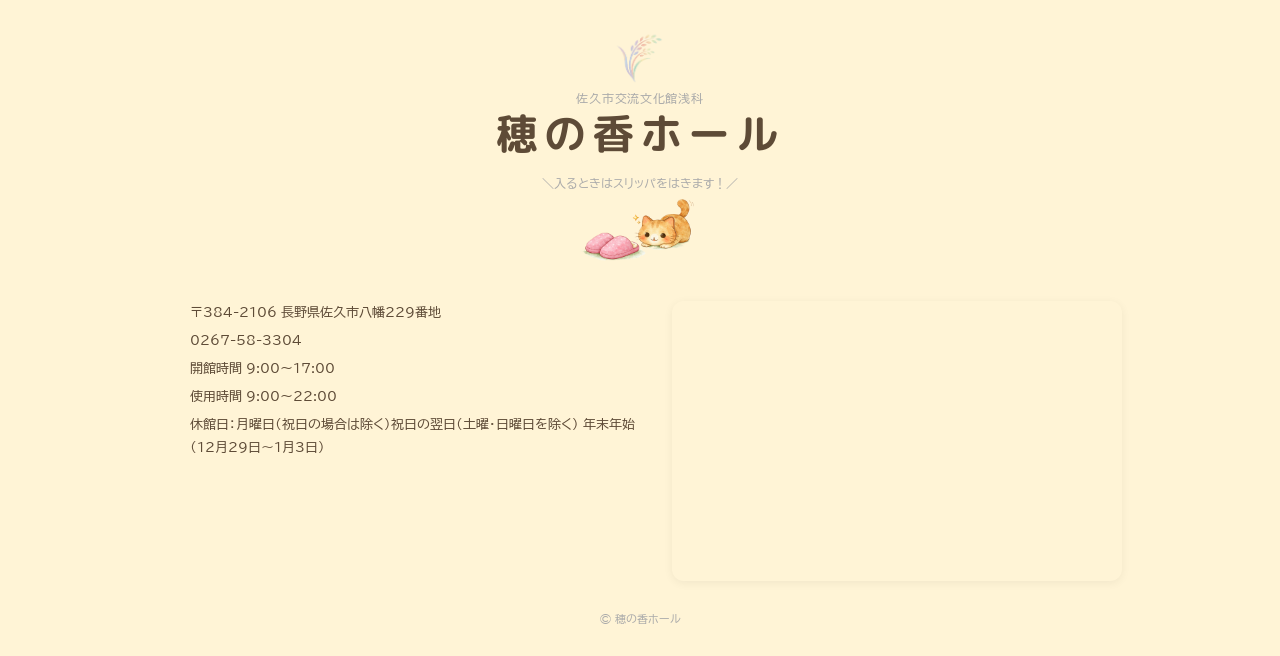
==== commit d827abb6: "Update index.html" ====
--- a/index.html
+++ b/index.html
@@ -12,10 +12,6 @@
     />
     <link rel="stylesheet" href="shared.css" />
     <link rel="stylesheet" href="index.css" />
-    <link
-      rel="stylesheet"
-      href="https://cdn.jsdelivr.net/npm/swiper@11/swiper-bundle.min.css"
-    />
   </head>
   <body>
     <!-- デモ用バナー（本番では非表示にする） -->
@@ -56,19 +52,9 @@
         /></span>
       </div>
       <div class="hero-img-wrap">
-        <div class="swiper hero-circle-swiper">
-          <div class="swiper-wrapper">
-            <div class="swiper-slide">
-              <img class="slide-bg" src="images/hero.webp" alt="" />
-            </div>
-            <div class="swiper-slide">
-              <img class="slide-bg" src="images/hero2.webp" alt="" />
-            </div>
-            <div class="swiper-slide">
-              <img class="slide-bg" src="images/hero3.webp" alt="" />
-            </div>
-          </div>
-        </div>
+        <img class="hero-slide" src="images/hero.webp" alt="" />
+        <img class="hero-slide" src="images/hero2.webp" alt="" />
+        <img class="hero-slide" src="images/hero3.webp" alt="" />
       </div>
       <p class="hero-copy">
         特別な時間も<br />ふだんの時間も<br />たのしく、ゆったりと
@@ -235,14 +221,6 @@
     <!-- フッター -->
     <footer class="site-footer" id="siteFooter"></footer>
 
-    <script src="https://cdn.jsdelivr.net/npm/swiper@11/swiper-bundle.min.js"></script>
-    <script>
-      const heroSwiper = new Swiper(".hero-circle-swiper", {
-        loop: true,
-        speed: 800,
-        autoplay: { delay: 5000, disableOnInteraction: false },
-      });
-    </script>
     <script src="shared.js"></script>
     <script>
       initHeader();
@@ -298,19 +276,14 @@
       // ---- ヒーロークリックでスライダー＆マーキー 一時停止 ----
       const heroDeco = document.querySelector(".hero-deco");
       const heroSection = document.querySelector(".hero");
+      const heroSlides = document.querySelectorAll(".hero-slide");
       let heroPaused = false;
       if (heroSection) {
         heroSection.addEventListener("click", () => {
           heroPaused = !heroPaused;
-          if (heroDeco)
-            heroDeco.style.animationPlayState = heroPaused
-              ? "paused"
-              : "running";
-          if (heroPaused) {
-            heroSwiper.autoplay.stop();
-          } else {
-            heroSwiper.autoplay.start();
-          }
+          const state = heroPaused ? "paused" : "running";
+          if (heroDeco) heroDeco.style.animationPlayState = state;
+          heroSlides.forEach((s) => (s.style.animationPlayState = state));
         });
       }
     </script>
--- a/shared.css
+++ b/shared.css
@@ -121,7 +121,7 @@
   color: #fff;
   font-size: 1rem;
   font-weight: 700;
-  padding: 1rem 1rem;
+  padding: 1rem 1.5rem;
   border-radius: 999px;
   text-decoration: none;
   letter-spacing: 0.04em;
--- a/index.css
+++ b/index.css
@@ -149,7 +149,7 @@
   color: #fff;
   font-size: 1rem;
   font-weight: 700;
-  padding: 0.6rem 1.4rem;
+  padding: 1rem 1.5rem;
   border-radius: 999px;
   text-decoration: none;
   letter-spacing: 0.04em;
@@ -244,36 +244,27 @@
   background: linear-gradient(135deg, #c2dfc2, #f5e0ad, #f2baa2);
 }
 
-/* ===== 円内スライダー ===== */
-.hero-circle-swiper {
-  width: 100%;
-  height: 100%;
-}
-.hero-circle-swiper .swiper-slide {
-  position: relative;
-  overflow: hidden;
-}
-.hero-circle-swiper .slide-bg {
+/* ===== 円内クロスフェード ===== */
+.hero-slide {
   position: absolute;
   top: 0;
-  right: 0;
-  bottom: 0;
   left: 0;
   width: 100%;
   height: 100%;
   object-fit: cover;
   object-position: 30% 30%;
-}
-.hero-circle-swiper .swiper-slide-active .slide-bg {
-  animation: hero-kenburns 7s ease-out forwards;
-}
-@keyframes hero-kenburns {
-  from {
-    transform: scale(1.06);
-  }
-  to {
-    transform: scale(1);
-  }
+  opacity: 0;
+  animation: hero-crossfade 15s ease-in-out infinite;
+}
+.hero-slide:nth-child(1) { animation-delay: -0.75s; }
+.hero-slide:nth-child(2) { animation-delay: 4.25s; }
+.hero-slide:nth-child(3) { animation-delay: 9.25s; }
+@keyframes hero-crossfade {
+  0%    { opacity: 0; }
+  5%    { opacity: 1; }
+  28%   { opacity: 1; }
+  33%   { opacity: 0; }
+  100%  { opacity: 0; }
 }
 .hero-copy {
   position: relative;
@@ -423,7 +414,7 @@
   color: #fff;
   font-size: 1rem;
   font-weight: 700;
-  padding: 0.6rem 1.6rem;
+  padding: 1rem 1.5rem;
   border-radius: 999px;
   text-decoration: none;
   letter-spacing: 0.04em;
